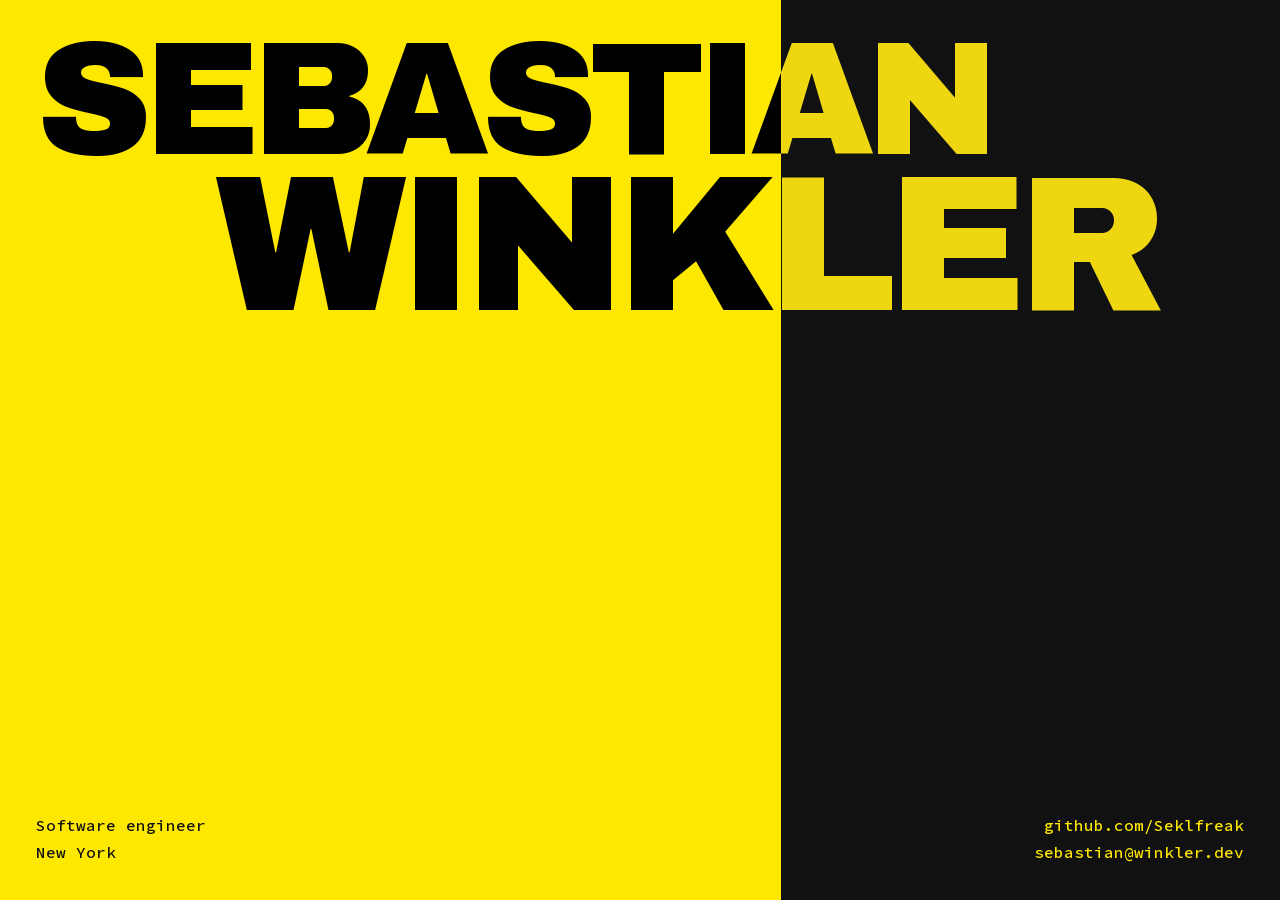
==== site/index.html @ daede460 "Rewrite as static single-page site (design D) Replace the Gatsby/Bootstrap site with a plain static " ====
<!doctype html>
<html lang="en">
<head>
  <meta charset="utf-8">
  <meta name="viewport" content="width=device-width, initial-scale=1">
  <title>Sebastian Winkler</title>
  <meta name="description" content="Sebastian Winkler — software engineer in New York.">
  <meta property="og:title" content="Sebastian Winkler">
  <meta property="og:description" content="Software engineer in New York.">
  <meta property="og:type" content="website">
  <meta property="og:url" content="https://winkler.dev/">
  <meta name="theme-color" content="#ffe800">
  <link rel="icon" href="favicon.svg" type="image/svg+xml">
  <link rel="preload" href="fonts/archivo-black-latin.woff2" as="font" type="font/woff2" crossorigin>
  <link rel="preload" href="fonts/source-code-pro-500-latin.woff2" as="font" type="font/woff2" crossorigin>
  <link rel="stylesheet" href="style.css">
  <!-- analytics:start -->
  <script async src="https://www.googletagmanager.com/gtag/js?id=__GA_TRACKING_ID__"></script>
  <script>
    if (!(navigator.doNotTrack === "1" || window.doNotTrack === "1")) {
      window.dataLayer = window.dataLayer || [];
      function gtag(){dataLayer.push(arguments);}
      gtag("js", new Date());
      gtag("config", "__GA_TRACKING_ID__", { anonymize_ip: true });
    }
  </script>
  <!-- analytics:end -->
</head>
<body>
  <main class="poster">
    <h1 class="name" aria-label="Sebastian Winkler">
      <span class="first" aria-hidden="true">Sebas<span class="br"></span>tian</span>
      <span class="last indent" aria-hidden="true">Wink<span class="br"></span>ler</span>
    </h1>

    <ul class="details">
      <li>Software engineer</li>
      <li>New York</li>
    </ul>

    <ul class="links">
      <li><a href="https://github.com/Seklfreak" rel="me noreferrer">github.com/Seklfreak</a></li>
      <li><a href="mailto:sebastian@winkler.dev">sebastian@winkler.dev</a></li>
    </ul>
  </main>
</body>
</html>
---- site/style.css ----
@font-face {
  font-family: "Archivo Black";
  font-style: normal;
  font-weight: 400;
  font-display: swap;
  src: url("fonts/archivo-black-latin.woff2") format("woff2");
}
@font-face {
  font-family: "Source Code Pro";
  font-style: normal;
  font-weight: 500;
  font-display: swap;
  src: url("fonts/source-code-pro-500-latin.woff2") format("woff2");
}

:root {
  --yellow: #ffe800;
  --black: #111111;
  --pad: clamp(20px, 2.8vw, 40px);
  --split: 61%; /* yellow share of the poster */
  --name-size: 12.5vw; /* 180px @ 1440 */
  --name-indent: 14vw; /* 200px @ 1440 */
  --detail-size: clamp(13px, 1.25vw, 18px);
}

* { box-sizing: border-box; }
html, body { margin: 0; height: 100%; }

body {
  background: var(--yellow);
  color: var(--black);
  font-family: "Source Code Pro", Menlo, Consolas, monospace;
  font-weight: 500;
  -webkit-font-smoothing: antialiased;
}

a { color: inherit; text-decoration: none; }
a:hover, a:focus-visible { text-decoration: underline; }

.poster {
  position: relative;
  min-height: 100vh;
  min-height: 100svh;
  overflow: hidden;
  isolation: isolate;
  background: linear-gradient(to right, var(--yellow) var(--split), var(--black) var(--split));
}

.name {
  position: absolute;
  top: var(--pad);
  left: var(--pad);
  right: var(--pad);
  margin: 0;
  display: flex;
  flex-direction: column;
  font-family: "Archivo Black", "Arial Black", Impact, sans-serif;
  font-weight: 400;
  font-size: var(--name-size);
  line-height: 0.82;
  letter-spacing: -0.05em;
  text-transform: uppercase;
  white-space: nowrap;
  color: var(--yellow);
  mix-blend-mode: difference;
}
.name .last {
  padding-left: var(--name-indent);
  font-size: 1.2em;
}
/* phone-only line breaks */
.name .br { display: none; }

.details, .links {
  position: absolute;
  bottom: var(--pad);
  display: flex;
  flex-direction: column;
  gap: 4px;
  margin: 0;
  padding: 0;
  list-style: none;
  font-size: var(--detail-size);
  line-height: 1.45;
}
.details { left: var(--pad); color: var(--black); }
.links { right: var(--pad); align-items: flex-end; color: var(--yellow); }

/* Tablet (834 artboard): slightly smaller name, tighter indent */
@media (max-width: 1024px) {
  :root {
    --split: 60%;
    --name-size: 12vw;
    --name-indent: 10.8vw;
  }
}

/* Phone (390 artboard): vertical split, name broken over four lines */
@media (max-width: 600px) {
  :root {
    --split: 57%;
    --name-size: 21.5vw;
    --name-indent: 10vw;
  }
  .poster {
    background: linear-gradient(to bottom, var(--yellow) var(--split), var(--black) var(--split));
  }
  .name .br { display: block; }
  .name .last { font-size: 1em; }
  .name .last.indent { padding-left: var(--name-indent); }
  .details { color: var(--yellow); }
}

/* Very short landscape viewports: keep the name from colliding with the footer */
@media (max-height: 480px) and (min-width: 601px) {
  :root { --name-size: 9vw; }
}
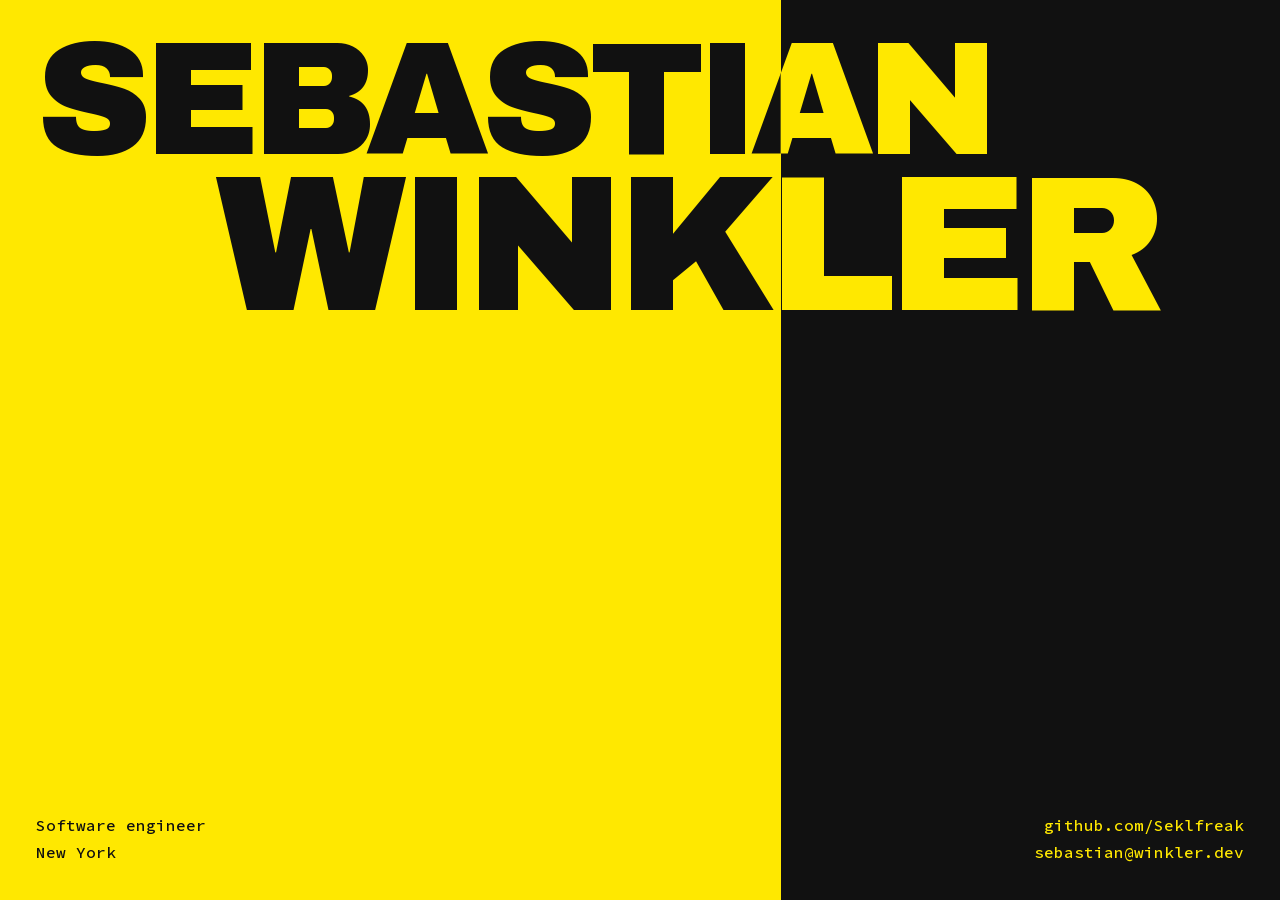
==== commit b92ac171: "Render the name as two clipped layers instead of mix-blend-mode Firefox leaks the edge of a blended " ====
--- a/site/index.html
+++ b/site/index.html
@@ -14,23 +14,12 @@
   <link rel="preload" href="fonts/archivo-black-latin.woff2" as="font" type="font/woff2" crossorigin>
   <link rel="preload" href="fonts/source-code-pro-500-latin.woff2" as="font" type="font/woff2" crossorigin>
   <link rel="stylesheet" href="style.css">
-  <!-- analytics:start -->
-  <script async src="https://www.googletagmanager.com/gtag/js?id=__GA_TRACKING_ID__"></script>
-  <script>
-    if (!(navigator.doNotTrack === "1" || window.doNotTrack === "1")) {
-      window.dataLayer = window.dataLayer || [];
-      function gtag(){dataLayer.push(arguments);}
-      gtag("js", new Date());
-      gtag("config", "__GA_TRACKING_ID__", { anonymize_ip: true });
-    }
-  </script>
-  <!-- analytics:end -->
 </head>
 <body>
   <main class="poster">
     <h1 class="name" aria-label="Sebastian Winkler">
-      <span class="first" aria-hidden="true">Sebas<span class="br"></span>tian</span>
-      <span class="last indent" aria-hidden="true">Wink<span class="br"></span>ler</span>
+      <span class="layer on-yellow" aria-hidden="true"><span class="first">Sebas<span class="br"></span>tian</span><span class="last indent">Wink<span class="br"></span>ler</span></span>
+      <span class="layer on-black" aria-hidden="true"><span class="first">Sebas<span class="br"></span>tian</span><span class="last indent">Wink<span class="br"></span>ler</span></span>
     </h1>
 
     <ul class="details">
@@ -39,8 +28,8 @@
     </ul>
 
     <ul class="links">
-      <li><a href="https://github.com/Seklfreak" rel="me noreferrer">github.com/Seklfreak</a></li>
-      <li><a href="mailto:sebastian@winkler.dev">sebastian@winkler.dev</a></li>
+      <li><a href="https://github.com/Seklfreak" target="_blank" rel="me noopener noreferrer">github.com/Seklfreak</a></li>
+      <li><a href="mailto:sebastian@winkler.dev" target="_blank" rel="noopener">sebastian@winkler.dev</a></li>
     </ul>
   </main>
 </body>
--- a/site/style.css
+++ b/site/style.css
@@ -18,6 +18,7 @@
   --black: #111111;
   --pad: clamp(20px, 2.8vw, 40px);
   --split: 61%; /* yellow share of the poster */
+  --rest: 39%; /* black share (100% - split) */
   --name-size: 12.5vw; /* 180px @ 1440 */
   --name-indent: 14vw; /* 200px @ 1440 */
   --detail-size: clamp(13px, 1.25vw, 18px);
@@ -43,17 +44,21 @@
   min-height: 100svh;
   overflow: hidden;
   isolation: isolate;
-  background: linear-gradient(to right, var(--yellow) var(--split), var(--black) var(--split));
+  background: var(--yellow);
+}
+/* black panel */
+.poster::before {
+  content: "";
+  position: absolute;
+  top: 0; bottom: 0; right: 0;
+  left: var(--split);
+  background: var(--black);
 }
 
 .name {
   position: absolute;
-  top: var(--pad);
-  left: var(--pad);
-  right: var(--pad);
+  inset: 0;
   margin: 0;
-  display: flex;
-  flex-direction: column;
   font-family: "Archivo Black", "Arial Black", Impact, sans-serif;
   font-weight: 400;
   font-size: var(--name-size);
@@ -61,9 +66,20 @@
   letter-spacing: -0.05em;
   text-transform: uppercase;
   white-space: nowrap;
-  color: var(--yellow);
-  mix-blend-mode: difference;
+  pointer-events: none;
 }
+/* The name is rendered twice and each copy is hard-clipped to its panel.
+   (mix-blend-mode would be simpler, but Firefox and GPU-composited Chrome
+   leak the blended layer's edge as a thin line.) */
+.name .layer {
+  position: absolute;
+  inset: 0;
+  padding: var(--pad);
+  display: flex;
+  flex-direction: column;
+}
+.name .on-yellow { color: var(--black); clip-path: inset(0 var(--rest) 0 0); }
+.name .on-black  { color: var(--yellow); clip-path: inset(0 0 0 var(--split)); }
 .name .last {
   padding-left: var(--name-indent);
   font-size: 1.2em;
@@ -90,6 +106,7 @@
 @media (max-width: 1024px) {
   :root {
     --split: 60%;
+    --rest: 40%;
     --name-size: 12vw;
     --name-indent: 10.8vw;
   }
@@ -99,12 +116,13 @@
 @media (max-width: 600px) {
   :root {
     --split: 57%;
+    --rest: 43%;
     --name-size: 21.5vw;
     --name-indent: 10vw;
   }
-  .poster {
-    background: linear-gradient(to bottom, var(--yellow) var(--split), var(--black) var(--split));
-  }
+  .poster::before { left: 0; top: var(--split); }
+  .name .on-yellow { clip-path: inset(0 0 var(--rest) 0); }
+  .name .on-black  { clip-path: inset(var(--split) 0 0 0); }
   .name .br { display: block; }
   .name .last { font-size: 1em; }
   .name .last.indent { padding-left: var(--name-indent); }
